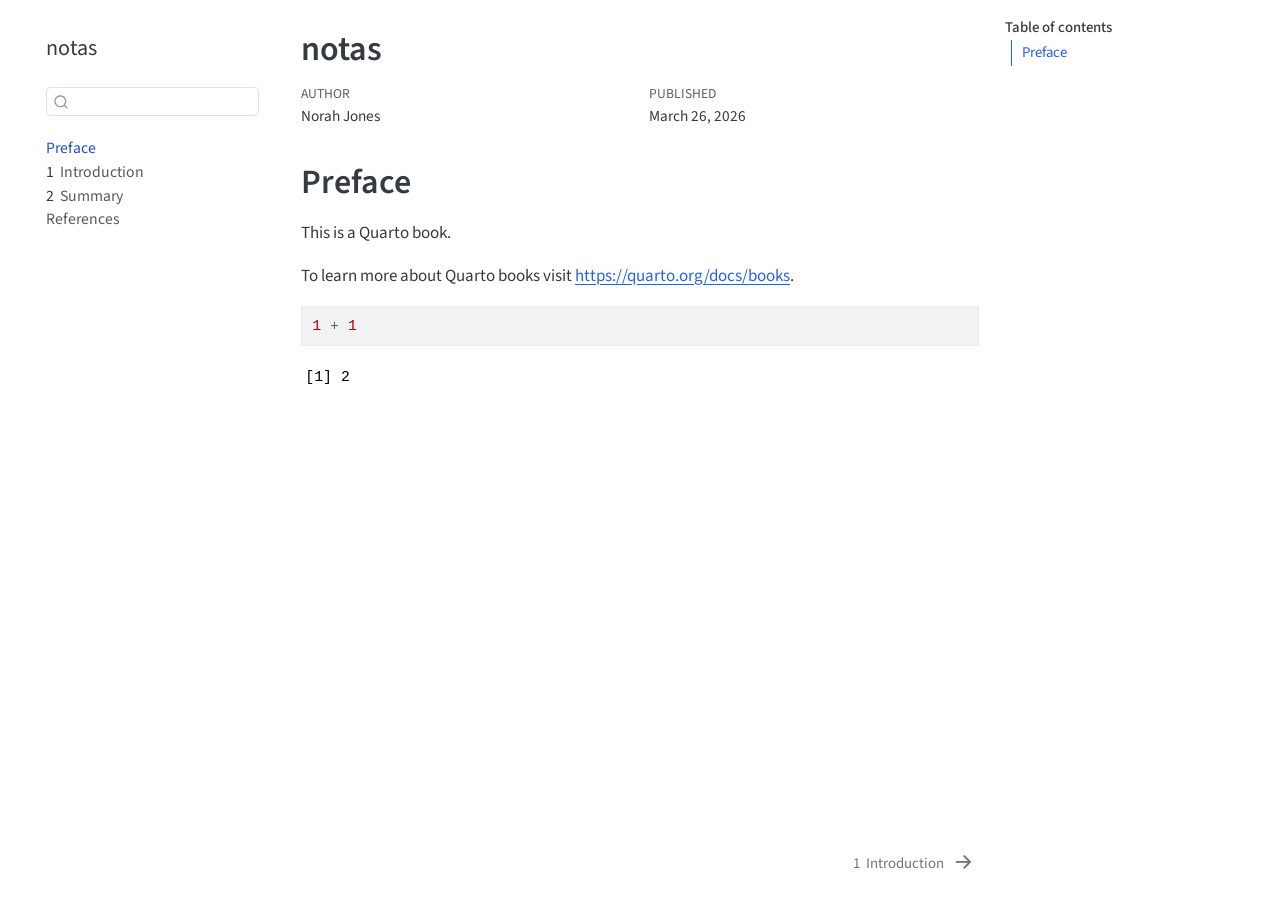
==== index.html @ 85cba198 "Built site for gh-pages" ====
<!DOCTYPE html>
<html xmlns="http://www.w3.org/1999/xhtml" lang="en" xml:lang="en"><head>

<meta charset="utf-8">
<meta name="generator" content="quarto-1.8.26">

<meta name="viewport" content="width=device-width, initial-scale=1.0, user-scalable=yes">

<meta name="author" content="Norah Jones">
<meta name="dcterms.date" content="2026-03-26">

<title>notas</title>
<style>
code{white-space: pre-wrap;}
span.smallcaps{font-variant: small-caps;}
div.columns{display: flex; gap: min(4vw, 1.5em);}
div.column{flex: auto; overflow-x: auto;}
div.hanging-indent{margin-left: 1.5em; text-indent: -1.5em;}
ul.task-list{list-style: none;}
ul.task-list li input[type="checkbox"] {
  width: 0.8em;
  margin: 0 0.8em 0.2em -1em; /* quarto-specific, see https://github.com/quarto-dev/quarto-cli/issues/4556 */ 
  vertical-align: middle;
}
/* CSS for syntax highlighting */
html { -webkit-text-size-adjust: 100%; }
pre > code.sourceCode { white-space: pre; position: relative; }
pre > code.sourceCode > span { display: inline-block; line-height: 1.25; }
pre > code.sourceCode > span:empty { height: 1.2em; }
.sourceCode { overflow: visible; }
code.sourceCode > span { color: inherit; text-decoration: inherit; }
div.sourceCode { margin: 1em 0; }
pre.sourceCode { margin: 0; }
@media screen {
div.sourceCode { overflow: auto; }
}
@media print {
pre > code.sourceCode { white-space: pre-wrap; }
pre > code.sourceCode > span { text-indent: -5em; padding-left: 5em; }
}
pre.numberSource code
  { counter-reset: source-line 0; }
pre.numberSource code > span
  { position: relative; left: -4em; counter-increment: source-line; }
pre.numberSource code > span > a:first-child::before
  { content: counter(source-line);
    position: relative; left: -1em; text-align: right; vertical-align: baseline;
    border: none; display: inline-block;
    -webkit-touch-callout: none; -webkit-user-select: none;
    -khtml-user-select: none; -moz-user-select: none;
    -ms-user-select: none; user-select: none;
    padding: 0 4px; width: 4em;
  }
pre.numberSource { margin-left: 3em;  padding-left: 4px; }
div.sourceCode
  {   }
@media screen {
pre > code.sourceCode > span > a:first-child::before { text-decoration: underline; }
}
</style>


<script src="site_libs/quarto-nav/quarto-nav.js"></script>
<script src="site_libs/quarto-nav/headroom.min.js"></script>
<script src="site_libs/clipboard/clipboard.min.js"></script>
<script src="site_libs/quarto-search/autocomplete.umd.js"></script>
<script src="site_libs/quarto-search/fuse.min.js"></script>
<script src="site_libs/quarto-search/quarto-search.js"></script>
<meta name="quarto:offset" content="./">
<link href="./intro.html" rel="next">
<script src="site_libs/quarto-html/quarto.js" type="module"></script>
<script src="site_libs/quarto-html/tabsets/tabsets.js" type="module"></script>
<script src="site_libs/quarto-html/axe/axe-check.js" type="module"></script>
<script src="site_libs/quarto-html/popper.min.js"></script>
<script src="site_libs/quarto-html/tippy.umd.min.js"></script>
<script src="site_libs/quarto-html/anchor.min.js"></script>
<link href="site_libs/quarto-html/tippy.css" rel="stylesheet">
<link href="site_libs/quarto-html/quarto-syntax-highlighting-587c61ba64f3a5504c4d52d930310e48.css" rel="stylesheet" id="quarto-text-highlighting-styles">
<script src="site_libs/bootstrap/bootstrap.min.js"></script>
<link href="site_libs/bootstrap/bootstrap-icons.css" rel="stylesheet">
<link href="site_libs/bootstrap/bootstrap-f99d413f438961673f22afa6e1fcf549.min.css" rel="stylesheet" append-hash="true" id="quarto-bootstrap" data-mode="light">
<script id="quarto-search-options" type="application/json">{
  "location": "sidebar",
  "copy-button": false,
  "collapse-after": 3,
  "panel-placement": "start",
  "type": "textbox",
  "limit": 50,
  "keyboard-shortcut": [
    "f",
    "/",
    "s"
  ],
  "show-item-context": false,
  "language": {
    "search-no-results-text": "No results",
    "search-matching-documents-text": "matching documents",
    "search-copy-link-title": "Copy link to search",
    "search-hide-matches-text": "Hide additional matches",
    "search-more-match-text": "more match in this document",
    "search-more-matches-text": "more matches in this document",
    "search-clear-button-title": "Clear",
    "search-text-placeholder": "",
    "search-detached-cancel-button-title": "Cancel",
    "search-submit-button-title": "Submit",
    "search-label": "Search"
  }
}</script>


</head>

<body class="nav-sidebar floating quarto-light">

<div id="quarto-search-results"></div>
  <header id="quarto-header" class="headroom fixed-top">
  <nav class="quarto-secondary-nav">
    <div class="container-fluid d-flex">
      <button type="button" class="quarto-btn-toggle btn" data-bs-toggle="collapse" role="button" data-bs-target=".quarto-sidebar-collapse-item" aria-controls="quarto-sidebar" aria-expanded="false" aria-label="Toggle sidebar navigation" onclick="if (window.quartoToggleHeadroom) { window.quartoToggleHeadroom(); }">
        <i class="bi bi-layout-text-sidebar-reverse"></i>
      </button>
        <nav class="quarto-page-breadcrumbs" aria-label="breadcrumb"><ol class="breadcrumb"><li class="breadcrumb-item"><a href="./index.html">Preface</a></li></ol></nav>
        <a class="flex-grow-1" role="navigation" data-bs-toggle="collapse" data-bs-target=".quarto-sidebar-collapse-item" aria-controls="quarto-sidebar" aria-expanded="false" aria-label="Toggle sidebar navigation" onclick="if (window.quartoToggleHeadroom) { window.quartoToggleHeadroom(); }">      
        </a>
      <button type="button" class="btn quarto-search-button" aria-label="Search" onclick="window.quartoOpenSearch();">
        <i class="bi bi-search"></i>
      </button>
    </div>
  </nav>
</header>
<!-- content -->
<div id="quarto-content" class="quarto-container page-columns page-rows-contents page-layout-article">
<!-- sidebar -->
  <nav id="quarto-sidebar" class="sidebar collapse collapse-horizontal quarto-sidebar-collapse-item sidebar-navigation floating overflow-auto">
    <div class="pt-lg-2 mt-2 text-left sidebar-header">
    <div class="sidebar-title mb-0 py-0">
      <a href="./">notas</a> 
    </div>
      </div>
        <div class="mt-2 flex-shrink-0 align-items-center">
        <div class="sidebar-search">
        <div id="quarto-search" class="" title="Search"></div>
        </div>
        </div>
    <div class="sidebar-menu-container"> 
    <ul class="list-unstyled mt-1">
        <li class="sidebar-item">
  <div class="sidebar-item-container"> 
  <a href="./index.html" class="sidebar-item-text sidebar-link active">
 <span class="menu-text">Preface</span></a>
  </div>
</li>
        <li class="sidebar-item">
  <div class="sidebar-item-container"> 
  <a href="./intro.html" class="sidebar-item-text sidebar-link">
 <span class="menu-text"><span class="chapter-number">1</span>&nbsp; <span class="chapter-title">Introduction</span></span></a>
  </div>
</li>
        <li class="sidebar-item">
  <div class="sidebar-item-container"> 
  <a href="./summary.html" class="sidebar-item-text sidebar-link">
 <span class="menu-text"><span class="chapter-number">2</span>&nbsp; <span class="chapter-title">Summary</span></span></a>
  </div>
</li>
        <li class="sidebar-item">
  <div class="sidebar-item-container"> 
  <a href="./references.html" class="sidebar-item-text sidebar-link">
 <span class="menu-text">References</span></a>
  </div>
</li>
    </ul>
    </div>
</nav>
<div id="quarto-sidebar-glass" class="quarto-sidebar-collapse-item" data-bs-toggle="collapse" data-bs-target=".quarto-sidebar-collapse-item"></div>
<!-- margin-sidebar -->
    <div id="quarto-margin-sidebar" class="sidebar margin-sidebar">
        <nav id="TOC" role="doc-toc" class="toc-active">
    <h2 id="toc-title">Table of contents</h2>
   
  <ul>
  <li><a href="#preface" id="toc-preface" class="nav-link active" data-scroll-target="#preface">Preface</a></li>
  </ul>
</nav>
    </div>
<!-- main -->
<main class="content" id="quarto-document-content">

<header id="title-block-header" class="quarto-title-block default">
<div class="quarto-title">
<h1 class="title">notas</h1>
</div>



<div class="quarto-title-meta">

    <div>
    <div class="quarto-title-meta-heading">Author</div>
    <div class="quarto-title-meta-contents">
             <p>Norah Jones </p>
          </div>
  </div>
    
    <div>
    <div class="quarto-title-meta-heading">Published</div>
    <div class="quarto-title-meta-contents">
      <p class="date">March 26, 2026</p>
    </div>
  </div>
  
    
  </div>
  


</header>


<section id="preface" class="level1 unnumbered">
<h1 class="unnumbered">Preface</h1>
<p>This is a Quarto book.</p>
<p>To learn more about Quarto books visit <a href="https://quarto.org/docs/books" class="uri">https://quarto.org/docs/books</a>.</p>
<div class="cell">
<div class="code-copy-outer-scaffold"><div class="sourceCode cell-code" id="cb1"><pre class="sourceCode r code-with-copy"><code class="sourceCode r"><span id="cb1-1"><a href="#cb1-1" aria-hidden="true" tabindex="-1"></a><span class="dv">1</span> <span class="sc">+</span> <span class="dv">1</span></span></code></pre></div><button title="Copy to Clipboard" class="code-copy-button"><i class="bi"></i></button></div>
<div class="cell-output cell-output-stdout">
<pre><code>[1] 2</code></pre>
</div>
</div>


</section>

</main> <!-- /main -->
<script id="quarto-html-after-body" type="application/javascript">
  window.document.addEventListener("DOMContentLoaded", function (event) {
    const icon = "";
    const anchorJS = new window.AnchorJS();
    anchorJS.options = {
      placement: 'right',
      icon: icon
    };
    anchorJS.add('.anchored');
    const isCodeAnnotation = (el) => {
      for (const clz of el.classList) {
        if (clz.startsWith('code-annotation-')) {                     
          return true;
        }
      }
      return false;
    }
    const onCopySuccess = function(e) {
      // button target
      const button = e.trigger;
      // don't keep focus
      button.blur();
      // flash "checked"
      button.classList.add('code-copy-button-checked');
      var currentTitle = button.getAttribute("title");
      button.setAttribute("title", "Copied!");
      let tooltip;
      if (window.bootstrap) {
        button.setAttribute("data-bs-toggle", "tooltip");
        button.setAttribute("data-bs-placement", "left");
        button.setAttribute("data-bs-title", "Copied!");
        tooltip = new bootstrap.Tooltip(button, 
          { trigger: "manual", 
            customClass: "code-copy-button-tooltip",
            offset: [0, -8]});
        tooltip.show();    
      }
      setTimeout(function() {
        if (tooltip) {
          tooltip.hide();
          button.removeAttribute("data-bs-title");
          button.removeAttribute("data-bs-toggle");
          button.removeAttribute("data-bs-placement");
        }
        button.setAttribute("title", currentTitle);
        button.classList.remove('code-copy-button-checked');
      }, 1000);
      // clear code selection
      e.clearSelection();
    }
    const getTextToCopy = function(trigger) {
      const outerScaffold = trigger.parentElement.cloneNode(true);
      const codeEl = outerScaffold.querySelector('code');
      for (const childEl of codeEl.children) {
        if (isCodeAnnotation(childEl)) {
          childEl.remove();
        }
      }
      return codeEl.innerText;
    }
    const clipboard = new window.ClipboardJS('.code-copy-button:not([data-in-quarto-modal])', {
      text: getTextToCopy
    });
    clipboard.on('success', onCopySuccess);
    if (window.document.getElementById('quarto-embedded-source-code-modal')) {
      const clipboardModal = new window.ClipboardJS('.code-copy-button[data-in-quarto-modal]', {
        text: getTextToCopy,
        container: window.document.getElementById('quarto-embedded-source-code-modal')
      });
      clipboardModal.on('success', onCopySuccess);
    }
      var localhostRegex = new RegExp(/^(?:http|https):\/\/localhost\:?[0-9]*\//);
      var mailtoRegex = new RegExp(/^mailto:/);
        var filterRegex = new RegExp('/' + window.location.host + '/');
      var isInternal = (href) => {
          return filterRegex.test(href) || localhostRegex.test(href) || mailtoRegex.test(href);
      }
      // Inspect non-navigation links and adorn them if external
     var links = window.document.querySelectorAll('a[href]:not(.nav-link):not(.navbar-brand):not(.toc-action):not(.sidebar-link):not(.sidebar-item-toggle):not(.pagination-link):not(.no-external):not([aria-hidden]):not(.dropdown-item):not(.quarto-navigation-tool):not(.about-link)');
      for (var i=0; i<links.length; i++) {
        const link = links[i];
        if (!isInternal(link.href)) {
          // undo the damage that might have been done by quarto-nav.js in the case of
          // links that we want to consider external
          if (link.dataset.originalHref !== undefined) {
            link.href = link.dataset.originalHref;
          }
        }
      }
    function tippyHover(el, contentFn, onTriggerFn, onUntriggerFn) {
      const config = {
        allowHTML: true,
        maxWidth: 500,
        delay: 100,
        arrow: false,
        appendTo: function(el) {
            return el.parentElement;
        },
        interactive: true,
        interactiveBorder: 10,
        theme: 'quarto',
        placement: 'bottom-start',
      };
      if (contentFn) {
        config.content = contentFn;
      }
      if (onTriggerFn) {
        config.onTrigger = onTriggerFn;
      }
      if (onUntriggerFn) {
        config.onUntrigger = onUntriggerFn;
      }
      window.tippy(el, config); 
    }
    const noterefs = window.document.querySelectorAll('a[role="doc-noteref"]');
    for (var i=0; i<noterefs.length; i++) {
      const ref = noterefs[i];
      tippyHover(ref, function() {
        // use id or data attribute instead here
        let href = ref.getAttribute('data-footnote-href') || ref.getAttribute('href');
        try { href = new URL(href).hash; } catch {}
        const id = href.replace(/^#\/?/, "");
        const note = window.document.getElementById(id);
        if (note) {
          return note.innerHTML;
        } else {
          return "";
        }
      });
    }
    const xrefs = window.document.querySelectorAll('a.quarto-xref');
    const processXRef = (id, note) => {
      // Strip column container classes
      const stripColumnClz = (el) => {
        el.classList.remove("page-full", "page-columns");
        if (el.children) {
          for (const child of el.children) {
            stripColumnClz(child);
          }
        }
      }
      stripColumnClz(note)
      if (id === null || id.startsWith('sec-')) {
        // Special case sections, only their first couple elements
        const container = document.createElement("div");
        if (note.children && note.children.length > 2) {
          container.appendChild(note.children[0].cloneNode(true));
          for (let i = 1; i < note.children.length; i++) {
            const child = note.children[i];
            if (child.tagName === "P" && child.innerText === "") {
              continue;
            } else {
              container.appendChild(child.cloneNode(true));
              break;
            }
          }
          if (window.Quarto?.typesetMath) {
            window.Quarto.typesetMath(container);
          }
          return container.innerHTML
        } else {
          if (window.Quarto?.typesetMath) {
            window.Quarto.typesetMath(note);
          }
          return note.innerHTML;
        }
      } else {
        // Remove any anchor links if they are present
        const anchorLink = note.querySelector('a.anchorjs-link');
        if (anchorLink) {
          anchorLink.remove();
        }
        if (window.Quarto?.typesetMath) {
          window.Quarto.typesetMath(note);
        }
        if (note.classList.contains("callout")) {
          return note.outerHTML;
        } else {
          return note.innerHTML;
        }
      }
    }
    for (var i=0; i<xrefs.length; i++) {
      const xref = xrefs[i];
      tippyHover(xref, undefined, function(instance) {
        instance.disable();
        let url = xref.getAttribute('href');
        let hash = undefined; 
        if (url.startsWith('#')) {
          hash = url;
        } else {
          try { hash = new URL(url).hash; } catch {}
        }
        if (hash) {
          const id = hash.replace(/^#\/?/, "");
          const note = window.document.getElementById(id);
          if (note !== null) {
            try {
              const html = processXRef(id, note.cloneNode(true));
              instance.setContent(html);
            } finally {
              instance.enable();
              instance.show();
            }
          } else {
            // See if we can fetch this
            fetch(url.split('#')[0])
            .then(res => res.text())
            .then(html => {
              const parser = new DOMParser();
              const htmlDoc = parser.parseFromString(html, "text/html");
              const note = htmlDoc.getElementById(id);
              if (note !== null) {
                const html = processXRef(id, note);
                instance.setContent(html);
              } 
            }).finally(() => {
              instance.enable();
              instance.show();
            });
          }
        } else {
          // See if we can fetch a full url (with no hash to target)
          // This is a special case and we should probably do some content thinning / targeting
          fetch(url)
          .then(res => res.text())
          .then(html => {
            const parser = new DOMParser();
            const htmlDoc = parser.parseFromString(html, "text/html");
            const note = htmlDoc.querySelector('main.content');
            if (note !== null) {
              // This should only happen for chapter cross references
              // (since there is no id in the URL)
              // remove the first header
              if (note.children.length > 0 && note.children[0].tagName === "HEADER") {
                note.children[0].remove();
              }
              const html = processXRef(null, note);
              instance.setContent(html);
            } 
          }).finally(() => {
            instance.enable();
            instance.show();
          });
        }
      }, function(instance) {
      });
    }
        let selectedAnnoteEl;
        const selectorForAnnotation = ( cell, annotation) => {
          let cellAttr = 'data-code-cell="' + cell + '"';
          let lineAttr = 'data-code-annotation="' +  annotation + '"';
          const selector = 'span[' + cellAttr + '][' + lineAttr + ']';
          return selector;
        }
        const selectCodeLines = (annoteEl) => {
          const doc = window.document;
          const targetCell = annoteEl.getAttribute("data-target-cell");
          const targetAnnotation = annoteEl.getAttribute("data-target-annotation");
          const annoteSpan = window.document.querySelector(selectorForAnnotation(targetCell, targetAnnotation));
          const lines = annoteSpan.getAttribute("data-code-lines").split(",");
          const lineIds = lines.map((line) => {
            return targetCell + "-" + line;
          })
          let top = null;
          let height = null;
          let parent = null;
          if (lineIds.length > 0) {
              //compute the position of the single el (top and bottom and make a div)
              const el = window.document.getElementById(lineIds[0]);
              top = el.offsetTop;
              height = el.offsetHeight;
              parent = el.parentElement.parentElement;
            if (lineIds.length > 1) {
              const lastEl = window.document.getElementById(lineIds[lineIds.length - 1]);
              const bottom = lastEl.offsetTop + lastEl.offsetHeight;
              height = bottom - top;
            }
            if (top !== null && height !== null && parent !== null) {
              // cook up a div (if necessary) and position it 
              let div = window.document.getElementById("code-annotation-line-highlight");
              if (div === null) {
                div = window.document.createElement("div");
                div.setAttribute("id", "code-annotation-line-highlight");
                div.style.position = 'absolute';
                parent.appendChild(div);
              }
              div.style.top = top - 2 + "px";
              div.style.height = height + 4 + "px";
              div.style.left = 0;
              let gutterDiv = window.document.getElementById("code-annotation-line-highlight-gutter");
              if (gutterDiv === null) {
                gutterDiv = window.document.createElement("div");
                gutterDiv.setAttribute("id", "code-annotation-line-highlight-gutter");
                gutterDiv.style.position = 'absolute';
                const codeCell = window.document.getElementById(targetCell);
                const gutter = codeCell.querySelector('.code-annotation-gutter');
                gutter.appendChild(gutterDiv);
              }
              gutterDiv.style.top = top - 2 + "px";
              gutterDiv.style.height = height + 4 + "px";
            }
            selectedAnnoteEl = annoteEl;
          }
        };
        const unselectCodeLines = () => {
          const elementsIds = ["code-annotation-line-highlight", "code-annotation-line-highlight-gutter"];
          elementsIds.forEach((elId) => {
            const div = window.document.getElementById(elId);
            if (div) {
              div.remove();
            }
          });
          selectedAnnoteEl = undefined;
        };
          // Handle positioning of the toggle
      window.addEventListener(
        "resize",
        throttle(() => {
          elRect = undefined;
          if (selectedAnnoteEl) {
            selectCodeLines(selectedAnnoteEl);
          }
        }, 10)
      );
      function throttle(fn, ms) {
      let throttle = false;
      let timer;
        return (...args) => {
          if(!throttle) { // first call gets through
              fn.apply(this, args);
              throttle = true;
          } else { // all the others get throttled
              if(timer) clearTimeout(timer); // cancel #2
              timer = setTimeout(() => {
                fn.apply(this, args);
                timer = throttle = false;
              }, ms);
          }
        };
      }
        // Attach click handler to the DT
        const annoteDls = window.document.querySelectorAll('dt[data-target-cell]');
        for (const annoteDlNode of annoteDls) {
          annoteDlNode.addEventListener('click', (event) => {
            const clickedEl = event.target;
            if (clickedEl !== selectedAnnoteEl) {
              unselectCodeLines();
              const activeEl = window.document.querySelector('dt[data-target-cell].code-annotation-active');
              if (activeEl) {
                activeEl.classList.remove('code-annotation-active');
              }
              selectCodeLines(clickedEl);
              clickedEl.classList.add('code-annotation-active');
            } else {
              // Unselect the line
              unselectCodeLines();
              clickedEl.classList.remove('code-annotation-active');
            }
          });
        }
    const findCites = (el) => {
      const parentEl = el.parentElement;
      if (parentEl) {
        const cites = parentEl.dataset.cites;
        if (cites) {
          return {
            el,
            cites: cites.split(' ')
          };
        } else {
          return findCites(el.parentElement)
        }
      } else {
        return undefined;
      }
    };
    var bibliorefs = window.document.querySelectorAll('a[role="doc-biblioref"]');
    for (var i=0; i<bibliorefs.length; i++) {
      const ref = bibliorefs[i];
      const citeInfo = findCites(ref);
      if (citeInfo) {
        tippyHover(citeInfo.el, function() {
          var popup = window.document.createElement('div');
          citeInfo.cites.forEach(function(cite) {
            var citeDiv = window.document.createElement('div');
            citeDiv.classList.add('hanging-indent');
            citeDiv.classList.add('csl-entry');
            var biblioDiv = window.document.getElementById('ref-' + cite);
            if (biblioDiv) {
              citeDiv.innerHTML = biblioDiv.innerHTML;
            }
            popup.appendChild(citeDiv);
          });
          return popup.innerHTML;
        });
      }
    }
  });
  </script>
<nav class="page-navigation">
  <div class="nav-page nav-page-previous">
  </div>
  <div class="nav-page nav-page-next">
      <a href="./intro.html" class="pagination-link" aria-label="Introduction">
        <span class="nav-page-text"><span class="chapter-number">1</span>&nbsp; <span class="chapter-title">Introduction</span></span> <i class="bi bi-arrow-right-short"></i>
      </a>
  </div>
</nav>
</div> <!-- /content -->




</body></html>
---- site_libs/quarto-html/tippy.css ----
.tippy-box[data-animation=fade][data-state=hidden]{opacity:0}[data-tippy-root]{max-width:calc(100vw - 10px)}.tippy-box{position:relative;background-color:#333;color:#fff;border-radius:4px;font-size:14px;line-height:1.4;white-space:normal;outline:0;transition-property:transform,visibility,opacity}.tippy-box[data-placement^=top]>.tippy-arrow{bottom:0}.tippy-box[data-placement^=top]>.tippy-arrow:before{bottom:-7px;left:0;border-width:8px 8px 0;border-top-color:initial;transform-origin:center top}.tippy-box[data-placement^=bottom]>.tippy-arrow{top:0}.tippy-box[data-placement^=bottom]>.tippy-arrow:before{top:-7px;left:0;border-width:0 8px 8px;border-bottom-color:initial;transform-origin:center bottom}.tippy-box[data-placement^=left]>.tippy-arrow{right:0}.tippy-box[data-placement^=left]>.tippy-arrow:before{border-width:8px 0 8px 8px;border-left-color:initial;right:-7px;transform-origin:center left}.tippy-box[data-placement^=right]>.tippy-arrow{left:0}.tippy-box[data-placement^=right]>.tippy-arrow:before{left:-7px;border-width:8px 8px 8px 0;border-right-color:initial;transform-origin:center right}.tippy-box[data-inertia][data-state=visible]{transition-timing-function:cubic-bezier(.54,1.5,.38,1.11)}.tippy-arrow{width:16px;height:16px;color:#333}.tippy-arrow:before{content:"";position:absolute;border-color:transparent;border-style:solid}.tippy-content{position:relative;padding:5px 9px;z-index:1}
---- site_libs/quarto-html/quarto-syntax-highlighting-587c61ba64f3a5504c4d52d930310e48.css ----
/* quarto syntax highlight colors */
:root {
  --quarto-hl-ot-color: #003B4F;
  --quarto-hl-at-color: #657422;
  --quarto-hl-ss-color: #20794D;
  --quarto-hl-an-color: #5E5E5E;
  --quarto-hl-fu-color: #4758AB;
  --quarto-hl-st-color: #20794D;
  --quarto-hl-cf-color: #003B4F;
  --quarto-hl-op-color: #5E5E5E;
  --quarto-hl-er-color: #AD0000;
  --quarto-hl-bn-color: #AD0000;
  --quarto-hl-al-color: #AD0000;
  --quarto-hl-va-color: #111111;
  --quarto-hl-bu-color: inherit;
  --quarto-hl-ex-color: inherit;
  --quarto-hl-pp-color: #AD0000;
  --quarto-hl-in-color: #5E5E5E;
  --quarto-hl-vs-color: #20794D;
  --quarto-hl-wa-color: #5E5E5E;
  --quarto-hl-do-color: #5E5E5E;
  --quarto-hl-im-color: #00769E;
  --quarto-hl-ch-color: #20794D;
  --quarto-hl-dt-color: #AD0000;
  --quarto-hl-fl-color: #AD0000;
  --quarto-hl-co-color: #5E5E5E;
  --quarto-hl-cv-color: #5E5E5E;
  --quarto-hl-cn-color: #8f5902;
  --quarto-hl-sc-color: #5E5E5E;
  --quarto-hl-dv-color: #AD0000;
  --quarto-hl-kw-color: #003B4F;
}

/* other quarto variables */
:root {
  --quarto-font-monospace: SFMono-Regular, Menlo, Monaco, Consolas, "Liberation Mono", "Courier New", monospace;
}

/* syntax highlight based on Pandoc's rules */
pre > code.sourceCode > span {
  color: #003B4F;
}

code.sourceCode > span {
  color: #003B4F;
}

div.sourceCode,
div.sourceCode pre.sourceCode {
  color: #003B4F;
}

/* Normal */
code span {
  color: #003B4F;
}

/* Alert */
code span.al {
  color: #AD0000;
  font-style: inherit;
}

/* Annotation */
code span.an {
  color: #5E5E5E;
  font-style: inherit;
}

/* Attribute */
code span.at {
  color: #657422;
  font-style: inherit;
}

/* BaseN */
code span.bn {
  color: #AD0000;
  font-style: inherit;
}

/* BuiltIn */
code span.bu {
  font-style: inherit;
}

/* ControlFlow */
code span.cf {
  color: #003B4F;
  font-weight: bold;
  font-style: inherit;
}

/* Char */
code span.ch {
  color: #20794D;
  font-style: inherit;
}

/* Constant */
code span.cn {
  color: #8f5902;
  font-style: inherit;
}

/* Comment */
code span.co {
  color: #5E5E5E;
  font-style: inherit;
}

/* CommentVar */
code span.cv {
  color: #5E5E5E;
  font-style: italic;
}

/* Documentation */
code span.do {
  color: #5E5E5E;
  font-style: italic;
}

/* DataType */
code span.dt {
  color: #AD0000;
  font-style: inherit;
}

/* DecVal */
code span.dv {
  color: #AD0000;
  font-style: inherit;
}

/* Error */
code span.er {
  color: #AD0000;
  font-style: inherit;
}

/* Extension */
code span.ex {
  font-style: inherit;
}

/* Float */
code span.fl {
  color: #AD0000;
  font-style: inherit;
}

/* Function */
code span.fu {
  color: #4758AB;
  font-style: inherit;
}

/* Import */
code span.im {
  color: #00769E;
  font-style: inherit;
}

/* Information */
code span.in {
  color: #5E5E5E;
  font-style: inherit;
}

/* Keyword */
code span.kw {
  color: #003B4F;
  font-weight: bold;
  font-style: inherit;
}

/* Operator */
code span.op {
  color: #5E5E5E;
  font-style: inherit;
}

/* Other */
code span.ot {
  color: #003B4F;
  font-style: inherit;
}

/* Preprocessor */
code span.pp {
  color: #AD0000;
  font-style: inherit;
}

/* SpecialChar */
code span.sc {
  color: #5E5E5E;
  font-style: inherit;
}

/* SpecialString */
code span.ss {
  color: #20794D;
  font-style: inherit;
}

/* String */
code span.st {
  color: #20794D;
  font-style: inherit;
}

/* Variable */
code span.va {
  color: #111111;
  font-style: inherit;
}

/* VerbatimString */
code span.vs {
  color: #20794D;
  font-style: inherit;
}

/* Warning */
code span.wa {
  color: #5E5E5E;
  font-style: italic;
}

.prevent-inlining {
  content: "</";
}

/*# sourceMappingURL=2dce1cc6c82594539e1579de68416b47.css.map */
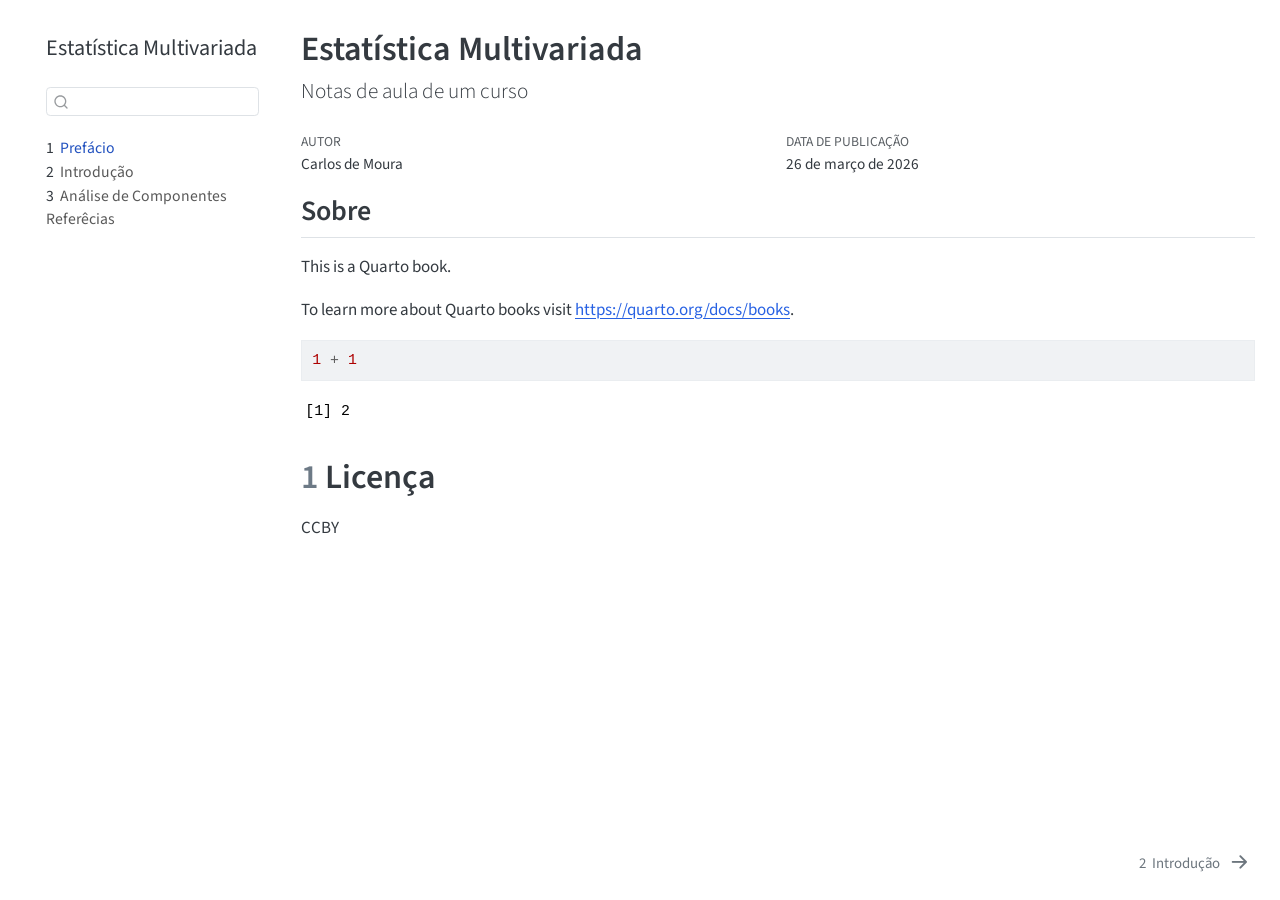
==== commit 3faa9990: "Built site for gh-pages" ====
--- a/index.html
+++ b/index.html
@@ -1,15 +1,14 @@
 <!DOCTYPE html>
-<html xmlns="http://www.w3.org/1999/xhtml" lang="en" xml:lang="en"><head>
+<html xmlns="http://www.w3.org/1999/xhtml" lang="pt-BR" xml:lang="pt-BR"><head>
 
 <meta charset="utf-8">
 <meta name="generator" content="quarto-1.8.26">
 
 <meta name="viewport" content="width=device-width, initial-scale=1.0, user-scalable=yes">
 
-<meta name="author" content="Norah Jones">
-<meta name="dcterms.date" content="2026-03-26">
-
-<title>notas</title>
+<meta name="author" content="Carlos de Moura">
+
+<title>Estatística Multivariada</title>
 <style>
 code{white-space: pre-wrap;}
 span.smallcaps{font-variant: small-caps;}
@@ -67,7 +66,7 @@
 <script src="site_libs/quarto-search/fuse.min.js"></script>
 <script src="site_libs/quarto-search/quarto-search.js"></script>
 <meta name="quarto:offset" content="./">
-<link href="./intro.html" rel="next">
+<link href="./qmd/introducao.html" rel="next">
 <script src="site_libs/quarto-html/quarto.js" type="module"></script>
 <script src="site_libs/quarto-html/tabsets/tabsets.js" type="module"></script>
 <script src="site_libs/quarto-html/axe/axe-check.js" type="module"></script>
@@ -93,17 +92,17 @@
   ],
   "show-item-context": false,
   "language": {
-    "search-no-results-text": "No results",
-    "search-matching-documents-text": "matching documents",
-    "search-copy-link-title": "Copy link to search",
-    "search-hide-matches-text": "Hide additional matches",
-    "search-more-match-text": "more match in this document",
-    "search-more-matches-text": "more matches in this document",
-    "search-clear-button-title": "Clear",
+    "search-no-results-text": "Nenhum resultado",
+    "search-matching-documents-text": "documentos correspondentes",
+    "search-copy-link-title": "Copiar link para a busca",
+    "search-hide-matches-text": "Esconder correspondências adicionais",
+    "search-more-match-text": "mais correspondência neste documento",
+    "search-more-matches-text": "mais correspondências neste documento",
+    "search-clear-button-title": "Limpar",
     "search-text-placeholder": "",
-    "search-detached-cancel-button-title": "Cancel",
-    "search-submit-button-title": "Submit",
-    "search-label": "Search"
+    "search-detached-cancel-button-title": "Cancelar",
+    "search-submit-button-title": "Enviar",
+    "search-label": "Procurar"
   }
 }</script>
 
@@ -116,30 +115,30 @@
   <header id="quarto-header" class="headroom fixed-top">
   <nav class="quarto-secondary-nav">
     <div class="container-fluid d-flex">
-      <button type="button" class="quarto-btn-toggle btn" data-bs-toggle="collapse" role="button" data-bs-target=".quarto-sidebar-collapse-item" aria-controls="quarto-sidebar" aria-expanded="false" aria-label="Toggle sidebar navigation" onclick="if (window.quartoToggleHeadroom) { window.quartoToggleHeadroom(); }">
+      <button type="button" class="quarto-btn-toggle btn" data-bs-toggle="collapse" role="button" data-bs-target=".quarto-sidebar-collapse-item" aria-controls="quarto-sidebar" aria-expanded="false" aria-label="Alternar barra lateral" onclick="if (window.quartoToggleHeadroom) { window.quartoToggleHeadroom(); }">
         <i class="bi bi-layout-text-sidebar-reverse"></i>
       </button>
-        <nav class="quarto-page-breadcrumbs" aria-label="breadcrumb"><ol class="breadcrumb"><li class="breadcrumb-item"><a href="./index.html">Preface</a></li></ol></nav>
-        <a class="flex-grow-1" role="navigation" data-bs-toggle="collapse" data-bs-target=".quarto-sidebar-collapse-item" aria-controls="quarto-sidebar" aria-expanded="false" aria-label="Toggle sidebar navigation" onclick="if (window.quartoToggleHeadroom) { window.quartoToggleHeadroom(); }">      
+        <nav class="quarto-page-breadcrumbs" aria-label="breadcrumb"><ol class="breadcrumb"><li class="breadcrumb-item"><a href="./index.html"><span class="chapter-number">1</span>&nbsp; <span class="chapter-title">Prefácio</span></a></li></ol></nav>
+        <a class="flex-grow-1" role="navigation" data-bs-toggle="collapse" data-bs-target=".quarto-sidebar-collapse-item" aria-controls="quarto-sidebar" aria-expanded="false" aria-label="Alternar barra lateral" onclick="if (window.quartoToggleHeadroom) { window.quartoToggleHeadroom(); }">      
         </a>
-      <button type="button" class="btn quarto-search-button" aria-label="Search" onclick="window.quartoOpenSearch();">
+      <button type="button" class="btn quarto-search-button" aria-label="Procurar" onclick="window.quartoOpenSearch();">
         <i class="bi bi-search"></i>
       </button>
     </div>
   </nav>
 </header>
 <!-- content -->
-<div id="quarto-content" class="quarto-container page-columns page-rows-contents page-layout-article">
+<div id="quarto-content" class="quarto-container page-columns page-rows-contents page-layout-full">
 <!-- sidebar -->
   <nav id="quarto-sidebar" class="sidebar collapse collapse-horizontal quarto-sidebar-collapse-item sidebar-navigation floating overflow-auto">
     <div class="pt-lg-2 mt-2 text-left sidebar-header">
     <div class="sidebar-title mb-0 py-0">
-      <a href="./">notas</a> 
+      <a href="./">Estatística Multivariada</a> 
     </div>
       </div>
         <div class="mt-2 flex-shrink-0 align-items-center">
         <div class="sidebar-search">
-        <div id="quarto-search" class="" title="Search"></div>
+        <div id="quarto-search" class="" title="Procurar"></div>
         </div>
         </div>
     <div class="sidebar-menu-container"> 
@@ -147,25 +146,25 @@
         <li class="sidebar-item">
   <div class="sidebar-item-container"> 
   <a href="./index.html" class="sidebar-item-text sidebar-link active">
- <span class="menu-text">Preface</span></a>
+ <span class="menu-text"><span class="chapter-number">1</span>&nbsp; <span class="chapter-title">Prefácio</span></span></a>
   </div>
 </li>
         <li class="sidebar-item">
   <div class="sidebar-item-container"> 
-  <a href="./intro.html" class="sidebar-item-text sidebar-link">
- <span class="menu-text"><span class="chapter-number">1</span>&nbsp; <span class="chapter-title">Introduction</span></span></a>
+  <a href="./qmd/introducao.html" class="sidebar-item-text sidebar-link">
+ <span class="menu-text"><span class="chapter-number">2</span>&nbsp; <span class="chapter-title">Introdução</span></span></a>
   </div>
 </li>
         <li class="sidebar-item">
   <div class="sidebar-item-container"> 
-  <a href="./summary.html" class="sidebar-item-text sidebar-link">
- <span class="menu-text"><span class="chapter-number">2</span>&nbsp; <span class="chapter-title">Summary</span></span></a>
+  <a href="./qmd/pca.html" class="sidebar-item-text sidebar-link">
+ <span class="menu-text"><span class="chapter-number">3</span>&nbsp; <span class="chapter-title">Análise de Componentes</span></span></a>
   </div>
 </li>
         <li class="sidebar-item">
   <div class="sidebar-item-container"> 
-  <a href="./references.html" class="sidebar-item-text sidebar-link">
- <span class="menu-text">References</span></a>
+  <a href="./qmd/referencias.html" class="sidebar-item-text sidebar-link">
+ <span class="menu-text">Referêcias</span></a>
   </div>
 </li>
     </ul>
@@ -173,38 +172,31 @@
 </nav>
 <div id="quarto-sidebar-glass" class="quarto-sidebar-collapse-item" data-bs-toggle="collapse" data-bs-target=".quarto-sidebar-collapse-item"></div>
 <!-- margin-sidebar -->
-    <div id="quarto-margin-sidebar" class="sidebar margin-sidebar">
-        <nav id="TOC" role="doc-toc" class="toc-active">
-    <h2 id="toc-title">Table of contents</h2>
-   
-  <ul>
-  <li><a href="#preface" id="toc-preface" class="nav-link active" data-scroll-target="#preface">Preface</a></li>
-  </ul>
-</nav>
-    </div>
+    
 <!-- main -->
-<main class="content" id="quarto-document-content">
+<main class="content column-page-right" id="quarto-document-content">
 
 <header id="title-block-header" class="quarto-title-block default">
 <div class="quarto-title">
-<h1 class="title">notas</h1>
+<h1 class="title">Estatística Multivariada</h1>
+<p class="subtitle lead">Notas de aula de um curso</p>
 </div>
 
 
 
-<div class="quarto-title-meta">
+<div class="quarto-title-meta column-page-right">
 
     <div>
-    <div class="quarto-title-meta-heading">Author</div>
+    <div class="quarto-title-meta-heading">Autor</div>
     <div class="quarto-title-meta-contents">
-             <p>Norah Jones </p>
+             <p>Carlos de Moura </p>
           </div>
   </div>
     
     <div>
-    <div class="quarto-title-meta-heading">Published</div>
+    <div class="quarto-title-meta-heading">Data de Publicação</div>
     <div class="quarto-title-meta-contents">
-      <p class="date">March 26, 2026</p>
+      <p class="date">26 de março de 2026</p>
     </div>
   </div>
   
@@ -216,16 +208,20 @@
 </header>
 
 
-<section id="preface" class="level1 unnumbered">
-<h1 class="unnumbered">Preface</h1>
+<section id="sobre" class="level2 unnumbered">
+<h2 class="unnumbered anchored" data-anchor-id="sobre">Sobre</h2>
 <p>This is a Quarto book.</p>
 <p>To learn more about Quarto books visit <a href="https://quarto.org/docs/books" class="uri">https://quarto.org/docs/books</a>.</p>
 <div class="cell">
-<div class="code-copy-outer-scaffold"><div class="sourceCode cell-code" id="cb1"><pre class="sourceCode r code-with-copy"><code class="sourceCode r"><span id="cb1-1"><a href="#cb1-1" aria-hidden="true" tabindex="-1"></a><span class="dv">1</span> <span class="sc">+</span> <span class="dv">1</span></span></code></pre></div><button title="Copy to Clipboard" class="code-copy-button"><i class="bi"></i></button></div>
+<div class="code-copy-outer-scaffold"><div class="sourceCode cell-code" id="cb1"><pre class="sourceCode r code-with-copy"><code class="sourceCode r"><span id="cb1-1"><a href="#cb1-1" aria-hidden="true" tabindex="-1"></a><span class="dv">1</span> <span class="sc">+</span> <span class="dv">1</span></span></code></pre></div><button title="Copiar para a área de transferência" class="code-copy-button"><i class="bi"></i></button></div>
 <div class="cell-output cell-output-stdout">
 <pre><code>[1] 2</code></pre>
 </div>
 </div>
+</section>
+<section id="licença" class="level1" data-number="1">
+<h1 data-number="1"><span class="header-section-number">1</span> Licença</h1>
+<p>CCBY</p>
 
 
 </section>
@@ -256,12 +252,12 @@
       // flash "checked"
       button.classList.add('code-copy-button-checked');
       var currentTitle = button.getAttribute("title");
-      button.setAttribute("title", "Copied!");
+      button.setAttribute("title", "Copiada");
       let tooltip;
       if (window.bootstrap) {
         button.setAttribute("data-bs-toggle", "tooltip");
         button.setAttribute("data-bs-placement", "left");
-        button.setAttribute("data-bs-title", "Copied!");
+        button.setAttribute("data-bs-title", "Copiada");
         tooltip = new bootstrap.Tooltip(button, 
           { trigger: "manual", 
             customClass: "code-copy-button-tooltip",
@@ -631,12 +627,12 @@
     }
   });
   </script>
-<nav class="page-navigation">
+<nav class="page-navigation column-page-right">
   <div class="nav-page nav-page-previous">
   </div>
   <div class="nav-page nav-page-next">
-      <a href="./intro.html" class="pagination-link" aria-label="Introduction">
-        <span class="nav-page-text"><span class="chapter-number">1</span>&nbsp; <span class="chapter-title">Introduction</span></span> <i class="bi bi-arrow-right-short"></i>
+      <a href="./qmd/introducao.html" class="pagination-link" aria-label="Introdução">
+        <span class="nav-page-text"><span class="chapter-number">2</span>&nbsp; <span class="chapter-title">Introdução</span></span> <i class="bi bi-arrow-right-short"></i>
       </a>
   </div>
 </nav>
